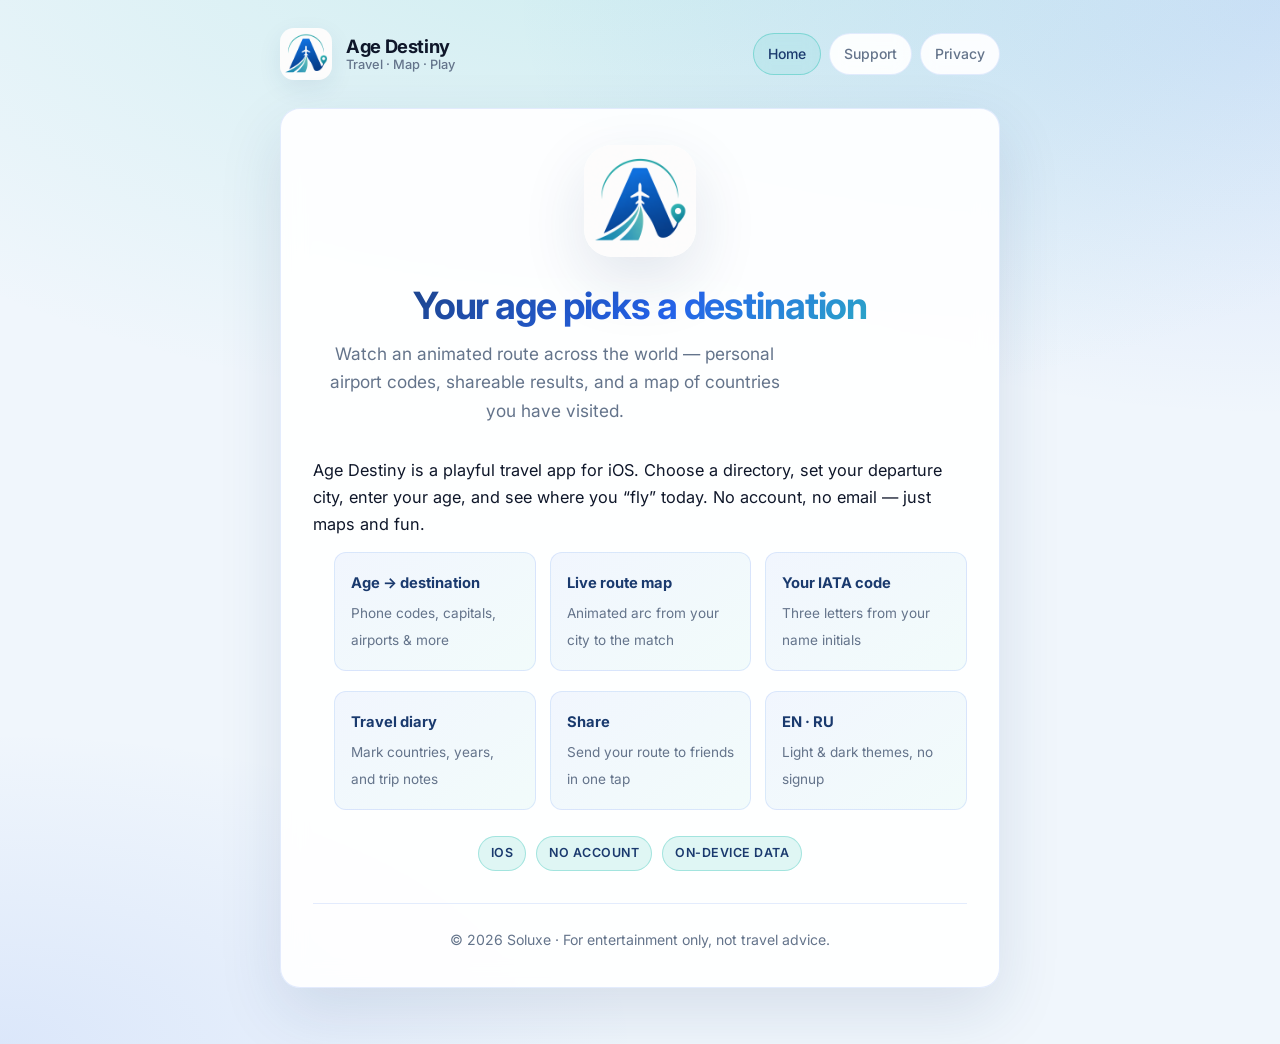
==== index.html @ 372b59a8 "Update pages" ====
<!DOCTYPE html>
<html lang="en">
<head>
  <meta charset="utf-8">
  <meta name="viewport" content="width=device-width, initial-scale=1">
  <title>Age Destiny — Your age, your route</title>
  <meta name="description" content="Age Destiny turns your age into a playful flight across the world. Interactive maps, personal airport codes, and a travel diary — no signup required.">
  <link rel="icon" href="logo.png" type="image/png">
  <link rel="stylesheet" href="site.css">
</head>
<body>
  <div class="wrap">
    <header class="site-header">
      <a class="brand" href="index.html">
        <img src="logo.png" width="52" height="52" alt="Age Destiny">
        <span class="brand-text">
          <span class="brand-name">Age Destiny</span>
          <span class="brand-sub">Travel · Map · Play</span>
        </span>
      </a>
      <nav class="nav" aria-label="Site">
        <a href="index.html" class="active">Home</a>
        <a href="support.html">Support</a>
        <a href="privacy.html">Privacy</a>
      </nav>
    </header>

    <article class="card">
      <div class="hero">
        <img class="hero-logo" src="logo.png" width="112" height="112" alt="">
        <h1>Your age picks a destination</h1>
        <p class="tagline">Watch an animated route across the world — personal airport codes, shareable results, and a map of countries you have visited.</p>
      </div>

      <p class="intro-text">
        Age Destiny is a playful travel app for iOS. Choose a directory, set your departure city,
        enter your age, and see where you &ldquo;fly&rdquo; today. No account, no email — just maps and fun.
      </p>

      <ul class="features">
        <li class="feature">
          <strong>Age → destination</strong>
          <span>Phone codes, capitals, airports &amp; more</span>
        </li>
        <li class="feature">
          <strong>Live route map</strong>
          <span>Animated arc from your city to the match</span>
        </li>
        <li class="feature">
          <strong>Your IATA code</strong>
          <span>Three letters from your name initials</span>
        </li>
        <li class="feature">
          <strong>Travel diary</strong>
          <span>Mark countries, years, and trip notes</span>
        </li>
        <li class="feature">
          <strong>Share</strong>
          <span>Send your route to friends in one tap</span>
        </li>
        <li class="feature">
          <strong>EN · RU</strong>
          <span>Light &amp; dark themes, no signup</span>
        </li>
      </ul>

      <div class="badge-row">
        <span class="badge">iOS</span>
        <span class="badge">No account</span>
        <span class="badge">On-device data</span>
      </div>

      <footer class="site-footer">
        <p>© 2026 Soluxe · For entertainment only, not travel advice.</p>
      </footer>
    </article>
  </div>
</body>
</html>
---- site.css ----
@import url('https://fonts.googleapis.com/css2?family=Inter:wght@400;500;600;700&display=swap');

:root {
  color-scheme: light;
  --navy: #1a3a6e;
  --navy-deep: #0f2447;
  --blue: #2563eb;
  --blue-bright: #3b82f6;
  --teal: #2ec4b6;
  --teal-soft: #5eead4;
  --sky: #e8f4fc;
  --bg: #f0f6fc;
  --card: rgba(255, 255, 255, 0.92);
  --text: #0f172a;
  --muted: #64748b;
  --border: rgba(37, 99, 235, 0.12);
  --shadow: 0 24px 64px rgba(26, 58, 110, 0.12);
  --shadow-sm: 0 8px 24px rgba(26, 58, 110, 0.08);
  --radius: 20px;
  --radius-sm: 12px;
}

@media (prefers-color-scheme: dark) {
  :root {
    color-scheme: dark;
    --bg: #070d18;
    --card: rgba(15, 28, 52, 0.88);
    --text: #f1f5f9;
    --muted: #94a3b8;
    --border: rgba(94, 234, 212, 0.14);
    --shadow: 0 24px 64px rgba(0, 0, 0, 0.45);
    --shadow-sm: 0 8px 24px rgba(0, 0, 0, 0.3);
    --sky: #0c1628;
  }
}

* { box-sizing: border-box; }

html { scroll-behavior: smooth; }

body {
  margin: 0;
  min-height: 100vh;
  font-family: 'Inter', -apple-system, BlinkMacSystemFont, 'Segoe UI', Roboto, sans-serif;
  line-height: 1.65;
  color: var(--text);
  background:
    radial-gradient(ellipse 80% 50% at 50% -10%, rgba(46, 196, 182, 0.18), transparent),
    radial-gradient(ellipse 60% 40% at 100% 0%, rgba(37, 99, 235, 0.14), transparent),
    radial-gradient(ellipse 50% 30% at 0% 100%, rgba(37, 99, 235, 0.1), transparent),
    var(--bg);
}

a {
  color: var(--blue);
  text-decoration: none;
  transition: color 0.15s ease;
}

a:hover { color: var(--teal); }

.wrap {
  max-width: 760px;
  margin: 0 auto;
  padding: 28px 20px 56px;
}

/* Header */
.site-header {
  display: flex;
  align-items: center;
  justify-content: space-between;
  gap: 16px;
  margin-bottom: 28px;
}

.brand {
  display: flex;
  align-items: center;
  gap: 14px;
  color: inherit;
}

.brand:hover { color: inherit; }

.brand img {
  width: 52px;
  height: 52px;
  border-radius: 14px;
  box-shadow: var(--shadow-sm);
}

.brand-text {
  display: flex;
  flex-direction: column;
  line-height: 1.2;
}

.brand-name {
  font-weight: 700;
  font-size: 1.15rem;
  letter-spacing: -0.02em;
}

.brand-sub {
  font-size: 0.8rem;
  color: var(--muted);
  font-weight: 500;
}

.nav {
  display: flex;
  flex-wrap: wrap;
  gap: 8px;
}

.nav a {
  font-size: 0.875rem;
  font-weight: 500;
  padding: 8px 14px;
  border-radius: 999px;
  color: var(--muted);
  background: var(--card);
  border: 1px solid var(--border);
  backdrop-filter: blur(8px);
}

.nav a:hover,
.nav a.active {
  color: var(--navy);
  border-color: rgba(46, 196, 182, 0.45);
  background: rgba(46, 196, 182, 0.1);
}

@media (prefers-color-scheme: dark) {
  .nav a:hover,
  .nav a.active {
    color: var(--teal-soft);
  }
}

/* Card */
.card {
  background: var(--card);
  border: 1px solid var(--border);
  border-radius: var(--radius);
  padding: 36px 32px;
  box-shadow: var(--shadow);
  backdrop-filter: blur(12px);
}

@media (max-width: 520px) {
  .card { padding: 28px 20px; }
  .site-header { flex-direction: column; align-items: flex-start; }
}

/* Hero (index) */
.hero {
  text-align: center;
  margin-bottom: 32px;
}

.hero-logo {
  width: 112px;
  height: 112px;
  border-radius: 28px;
  box-shadow: var(--shadow);
  margin-bottom: 20px;
}

.hero h1 {
  margin: 0 0 12px;
  font-size: clamp(1.85rem, 5vw, 2.35rem);
  font-weight: 700;
  letter-spacing: -0.03em;
  line-height: 1.15;
  background: linear-gradient(135deg, var(--navy) 0%, var(--blue) 55%, var(--teal) 100%);
  -webkit-background-clip: text;
  -webkit-text-fill-color: transparent;
  background-clip: text;
}

@media (prefers-color-scheme: dark) {
  .hero h1 {
    background: linear-gradient(135deg, #e2e8f0 0%, var(--blue-bright) 50%, var(--teal-soft) 100%);
    -webkit-background-clip: text;
    background-clip: text;
  }
}

.tagline {
  margin: 0 auto;
  max-width: 28em;
  color: var(--muted);
  font-size: 1.08rem;
}

/* Features grid */
.features {
  display: grid;
  grid-template-columns: repeat(auto-fit, minmax(200px, 1fr));
  gap: 14px;
  margin: 28px 0 0;
  padding: 0;
  list-style: none;
}

.feature {
  padding: 18px 16px;
  border-radius: var(--radius-sm);
  background: linear-gradient(145deg, rgba(37, 99, 235, 0.06), rgba(46, 196, 182, 0.06));
  border: 1px solid var(--border);
}

.feature strong {
  display: block;
  font-size: 0.92rem;
  margin-bottom: 4px;
  color: var(--navy);
}

@media (prefers-color-scheme: dark) {
  .feature strong { color: var(--teal-soft); }
}

.feature span {
  font-size: 0.85rem;
  color: var(--muted);
  line-height: 1.45;
}

.intro-text {
  margin: 0;
  font-size: 1.02rem;
  color: var(--text);
}

/* Page titles (privacy, support) */
.page-title {
  margin: 0 0 6px;
  font-size: 1.75rem;
  font-weight: 700;
  letter-spacing: -0.02em;
}

.page-meta {
  margin: 0 0 28px;
  color: var(--muted);
  font-size: 0.95rem;
}

.card h2 {
  margin: 32px 0 12px;
  font-size: 1.05rem;
  font-weight: 600;
  color: var(--navy);
  padding-bottom: 8px;
  border-bottom: 1px solid var(--border);
}

.card h2:first-of-type { margin-top: 0; }

.card p { margin: 0 0 14px; }

.card ul,
.card ol {
  margin: 0 0 16px;
  padding-left: 1.3rem;
}

.card li { margin-bottom: 6px; }

.card li::marker { color: var(--teal); }

/* FAQ */
.faq-item {
  padding: 16px 0;
  border-bottom: 1px solid var(--border);
}

.faq-item:last-of-type { border-bottom: none; }

.faq-item strong {
  display: block;
  margin-bottom: 6px;
  color: var(--navy);
}

@media (prefers-color-scheme: dark) {
  .faq-item strong { color: var(--teal-soft); }
}

.faq-item p { margin: 0; color: var(--muted); }

/* Contact box */
.contact-box {
  margin: 12px 0 20px;
  padding: 20px 22px;
  border-radius: var(--radius-sm);
  background: linear-gradient(135deg, rgba(37, 99, 235, 0.08), rgba(46, 196, 182, 0.08));
  border: 1px solid var(--border);
  text-align: center;
}

.contact-box a {
  font-weight: 600;
  font-size: 1.05rem;
}

/* Footer */
.site-footer {
  margin-top: 32px;
  padding-top: 24px;
  border-top: 1px solid var(--border);
  text-align: center;
  color: var(--muted);
  font-size: 0.88rem;
}

.site-footer p { margin: 0; }

.badge-row {
  display: flex;
  flex-wrap: wrap;
  justify-content: center;
  gap: 10px;
  margin-top: 20px;
}

.badge {
  font-size: 0.78rem;
  font-weight: 600;
  letter-spacing: 0.04em;
  text-transform: uppercase;
  padding: 6px 12px;
  border-radius: 999px;
  color: var(--navy);
  background: rgba(46, 196, 182, 0.15);
  border: 1px solid rgba(46, 196, 182, 0.35);
}

@media (prefers-color-scheme: dark) {
  .badge { color: var(--teal-soft); }
}
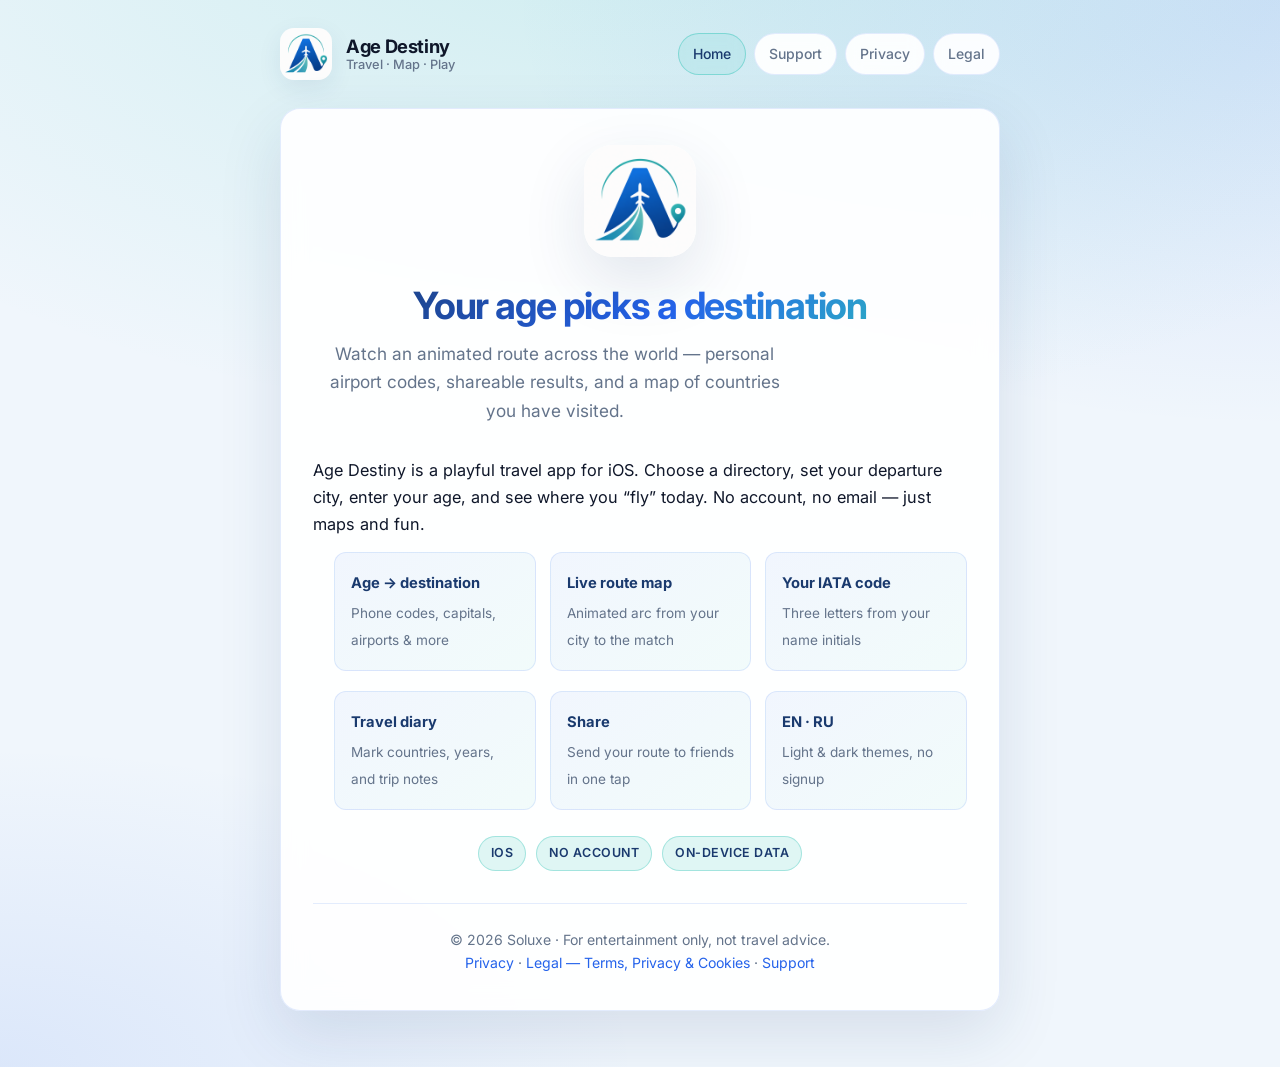
==== commit 554ac6b7: "Secure" ====
--- a/index.html
+++ b/index.html
@@ -22,6 +22,7 @@
         <a href="index.html" class="active">Home</a>
         <a href="support.html">Support</a>
         <a href="privacy.html">Privacy</a>
+        <a href="legal.html">Legal</a>
       </nav>
     </header>
 
@@ -72,6 +73,7 @@
 
       <footer class="site-footer">
         <p>© 2026 Soluxe · For entertainment only, not travel advice.</p>
+        <p><a href="privacy.html">Privacy</a> · <a href="legal.html">Legal — Terms, Privacy &amp; Cookies</a> · <a href="support.html">Support</a></p>
       </footer>
     </article>
   </div>
--- a/site.css
+++ b/site.css
@@ -260,6 +260,33 @@
 
 .card h2:first-of-type { margin-top: 0; }
 
+.card h3 {
+  margin: 22px 0 8px;
+  font-size: 0.98rem;
+  font-weight: 600;
+  color: var(--text);
+}
+
+@media (prefers-color-scheme: dark) {
+  .card h3 { color: #e2e8f0; }
+}
+
+/* Legal page table of contents */
+.legal-toc {
+  margin: 8px 0 24px;
+  padding: 18px 20px;
+  list-style: none;
+  border-radius: var(--radius-sm);
+  background: linear-gradient(135deg, rgba(37, 99, 235, 0.06), rgba(46, 196, 182, 0.06));
+  border: 1px solid var(--border);
+}
+
+.legal-toc li { margin-bottom: 6px; }
+
+.legal-toc li:last-child { margin-bottom: 0; }
+
+.legal-toc a { font-weight: 600; }
+
 .card p { margin: 0 0 14px; }
 
 .card ul,
